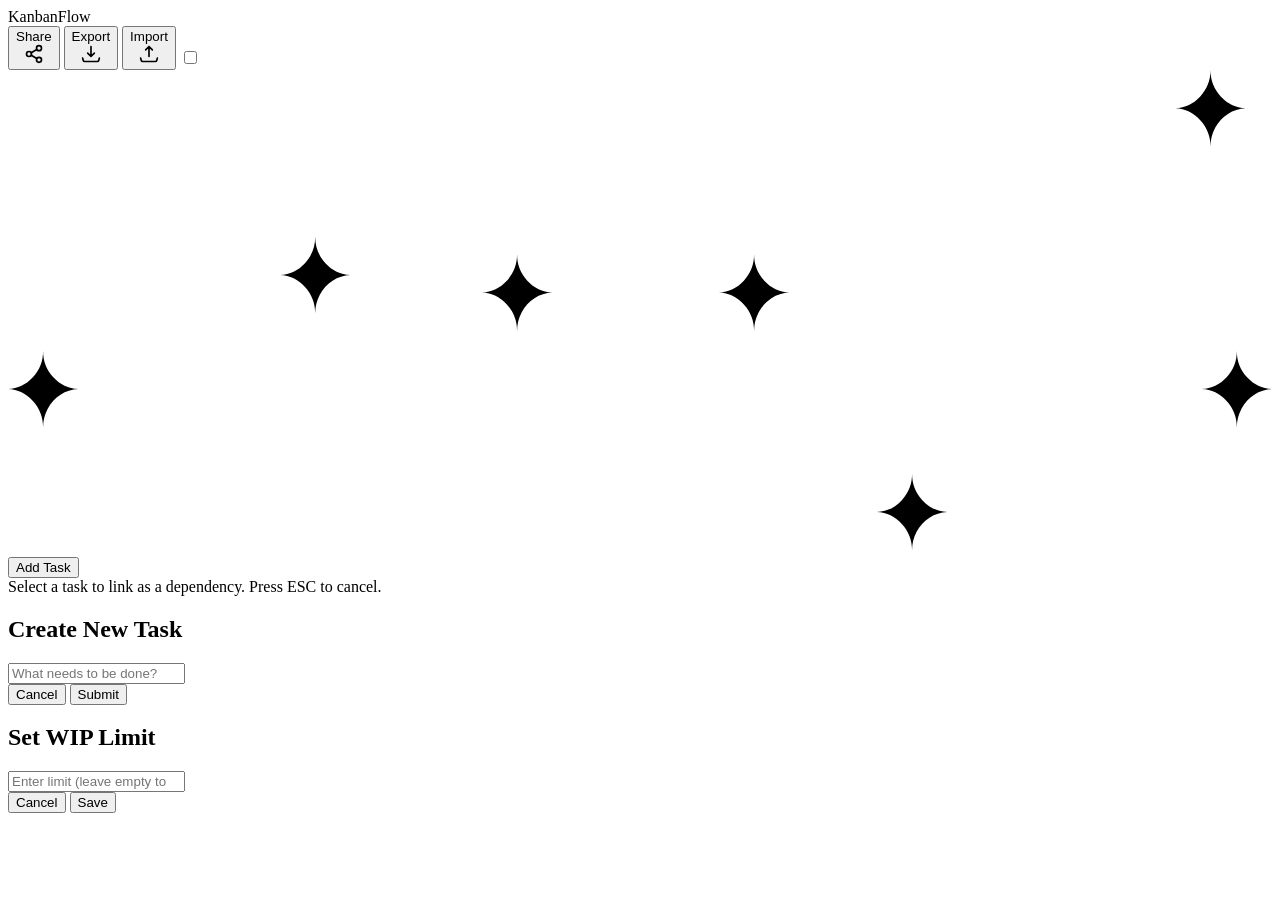
==== index.html @ 1197241f "Upload project files only" ====
<!DOCTYPE html>
<html lang="en">
<head>
    <meta charset="UTF-8">
    <meta name="viewport" content="width=device-width, initial-scale=1.0">
    <title>KanbanFlow | Workspace</title>
    <link rel="stylesheet" href="/sem2endsemproject/index.css">
</head>
<body>
    
    <header class="top-nav glass-panel">
        <div class="logo">Kanban<span>Flow</span></div>
        <div class="nav-actions">
            
            <button id="share-btn" class="io-btn" title="Copy Link">
                <div class="io-btn-wrapper">
                  <div class="io-text">Share</div>
                    <span class="io-icon">
                      <svg xmlns="http://www.w3.org/2000/svg" width="1.5em" height="1.5em" viewBox="0 0 24 24" fill="none" stroke="currentColor" stroke-width="2" stroke-linecap="round" stroke-linejoin="round">
                        <circle cx="18" cy="5" r="3"></circle>
                        <circle cx="6" cy="12" r="3"></circle>
                        <circle cx="18" cy="19" r="3"></circle>
                        <line x1="8.59" y1="13.51" x2="15.42" y2="17.49"></line>
                        <line x1="15.41" y1="6.51" x2="8.59" y2="10.49"></line>
                      </svg>
                    </span>
                  </div>
            </button>

            <button id="export-btn" class="io-btn" title="Save Board">
                <div class="io-btn-wrapper">
                  <div class="io-text">Export</div>
                    <span class="io-icon">
                      <svg xmlns="http://www.w3.org/2000/svg" aria-hidden="true" role="img" width="1.5em" height="1.5em" preserveAspectRatio="xMidYMid meet" viewBox="0 0 24 24"><path fill="none" stroke="currentColor" stroke-linecap="round" stroke-linejoin="round" stroke-width="2" d="M12 15V3m0 12l-4-4m4 4l4-4M2 17l.621 2.485A2 2 0 0 0 4.561 21h14.878a2 2 0 0 0 1.94-1.515L22 17"></path></svg>
                    </span>
                  </div>
            </button>

            <button id="import-btn-trigger" class="io-btn" title="Load Board">
                <div class="io-btn-wrapper">
                  <div class="io-text">Import</div>
                    <span class="io-icon">
                      <svg xmlns="http://www.w3.org/2000/svg" aria-hidden="true" role="img" width="1.5em" height="1.5em" preserveAspectRatio="xMidYMid meet" viewBox="0 0 24 24"><path fill="none" stroke="currentColor" stroke-linecap="round" stroke-linejoin="round" stroke-width="2" d="M12 3v12m0-12l-4 4m4-4l4 4M2 17l.621 2.485A2 2 0 0 0 4.561 21h14.878a2 2 0 0 0 1.94-1.515L22 17"></path></svg>
                    </span>
                  </div>
            </button>
            <input type="file" id="import-input" accept=".json" style="display: none;">

            <label class="theme-switch" title="Toggle Dark Mode">
                <input type="checkbox" id="theme-toggle" class="theme-switch__checkbox">
                <div class="theme-switch__container">
                  <div class="theme-switch__clouds"></div>
                  <div class="theme-switch__stars-container">
                    <svg xmlns="http://www.w3.org/2000/svg" viewBox="0 0 144 55" fill="none"><path fill-rule="evenodd" clip-rule="evenodd" d="M135.831 3.00688C135.055 3.85027 134.111 4.29946 133 4.35447C134.111 4.40947 135.055 4.85867 135.831 5.71123C136.607 6.55462 136.996 7.56303 136.996 8.72727C136.996 7.95722 137.172 7.25134 137.525 6.59129C137.886 5.93124 138.372 5.39954 138.98 5.00535C139.598 4.60199 140.268 4.39114 141 4.35447C139.88 4.2903 138.936 3.85027 138.16 3.00688C137.384 2.16348 136.996 1.16425 136.996 0C136.996 1.16425 136.607 2.16348 135.831 3.00688ZM31 23.3545C32.1114 23.2995 33.0551 22.8503 33.8313 22.0069C34.6075 21.1635 34.9956 20.1642 34.9956 19C34.9956 20.1642 35.3837 21.1635 36.1599 22.0069C36.9361 22.8503 37.8798 23.2903 39 23.3545C38.2679 23.3911 37.5976 23.602 36.9802 24.0053C36.3716 24.3995 35.8864 24.9312 35.5248 25.5913C35.172 26.2513 34.9956 26.9572 34.9956 27.7273C34.9956 26.563 34.6075 25.5546 33.8313 24.7112C33.0551 23.8587 32.1114 23.4095 31 23.3545ZM0 36.3545C1.11136 36.2995 2.05513 35.8503 2.83131 35.0069C3.6075 34.1635 3.99559 33.1642 3.99559 32C3.99559 33.1642 4.38368 34.1635 5.15987 35.0069C5.93605 35.8503 6.87982 36.2903 8 36.3545C7.26792 36.3911 6.59757 36.602 5.98015 37.0053C5.37155 37.3995 4.88644 37.9312 4.52481 38.5913C4.172 39.2513 3.99559 39.9572 3.99559 40.7273C3.99559 39.563 3.6075 38.5546 2.83131 37.7112C2.05513 36.8587 1.11136 36.4095 0 36.3545ZM56.8313 24.0069C56.0551 24.8503 55.1114 25.2995 54 25.3545C55.1114 25.4095 56.0551 25.8587 56.8313 26.7112C57.6075 27.5546 57.9956 28.563 57.9956 29.7273C57.9956 28.9572 58.172 28.2513 58.5248 27.5913C58.8864 26.9312 59.3716 26.3995 59.9802 26.0053C60.5976 25.602 61.2679 25.3911 62 25.3545C60.8798 25.2903 59.9361 24.8503 59.1599 24.0069C58.3837 23.1635 57.9956 22.1642 57.9956 21C57.9956 22.1642 57.6075 23.1635 56.8313 24.0069ZM81 25.3545C82.1114 25.2995 83.0551 24.8503 83.8313 24.0069C84.6075 23.1635 84.9956 22.1642 84.9956 21C84.9956 22.1642 85.3837 23.1635 86.1599 24.0069C86.9361 24.8503 87.8798 25.2903 89 25.3545C88.2679 25.3911 87.5976 25.602 86.9802 26.0053C86.3716 26.3995 85.8864 26.9312 85.5248 27.5913C85.172 28.2513 84.9956 28.9572 84.9956 29.7273C84.9956 28.563 84.6075 27.5546 83.8313 26.7112C83.0551 25.8587 82.1114 25.4095 81 25.3545ZM136 36.3545C137.111 36.2995 138.055 35.8503 138.831 35.0069C139.607 34.1635 139.996 33.1642 139.996 32C139.996 33.1642 140.384 34.1635 141.16 35.0069C141.936 35.8503 142.88 36.2903 144 36.3545C143.268 36.3911 142.598 36.602 141.98 37.0053C141.372 37.3995 140.886 37.9312 140.525 38.5913C140.172 39.2513 139.996 39.9572 139.996 40.7273C139.996 39.563 139.607 38.5546 138.831 37.7112C138.055 36.8587 137.111 36.4095 136 36.3545ZM101.831 49.0069C101.055 49.8503 100.111 50.2995 99 50.3545C100.111 50.4095 101.055 50.8587 101.831 51.7112C102.607 52.5546 102.996 53.563 102.996 54.7273C102.996 53.9572 103.172 53.2513 103.525 52.5913C103.886 51.9312 104.372 51.3995 104.98 51.0053C105.598 50.602 106.268 50.3911 107 50.3545C105.88 50.2903 104.936 49.8503 104.16 49.0069C103.384 48.1635 102.996 47.1642 102.996 46C102.996 47.1642 102.607 48.1635 101.831 49.0069Z" fill="currentColor"></path></svg>
                  </div>
                  <div class="theme-switch__circle-container">
                    <div class="theme-switch__sun-moon-container">
                      <div class="theme-switch__moon">
                        <div class="theme-switch__spot"></div>
                        <div class="theme-switch__spot"></div>
                        <div class="theme-switch__spot"></div>
                      </div>
                    </div>
                  </div>
                </div>
            </label>

            <button id="add-task-trigger" class="add-task-btn">
                <span class="circle" aria-hidden="true"><span class="icon plus"></span></span>
                <span class="button-text">Add Task</span>
            </button>
            
        </div>
    </header>

    <main id="board-container"></main>

    <div id="link-overlay" class="hidden">
        <div class="link-instructions">Select a task to link as a dependency. Press ESC to cancel.</div>
    </div>

    <div id="task-modal" class="modal-overlay hidden">
        <div class="modal-content glass-panel">
            <h2>Create New Task</h2>
            <input type="text" id="new-task-input" placeholder="What needs to be done?" autocomplete="off">
            <div class="modal-actions">
                <button id="cancel-task-btn" class="simple-btn">Cancel</button>
                <button id="submit-task-btn" class="solid-btn">Submit</button>
            </div>
        </div>
    </div>

    <div id="wip-modal" class="modal-overlay hidden">
        <div class="modal-content glass-panel">
            <h2>Set WIP Limit</h2>
            <input type="number" id="wip-input" placeholder="Enter limit (leave empty to clear)" autocomplete="off" min="1">
            <div class="modal-actions">
                <button id="cancel-wip-btn" class="simple-btn">Cancel</button>
                <button id="submit-wip-btn" class="solid-btn">Save</button>
            </div>
        </div>
    </div>

    <div id="toast-container"></div>

    <script src="/sem2endsemproject/index.js"></script>
</body>
</html>
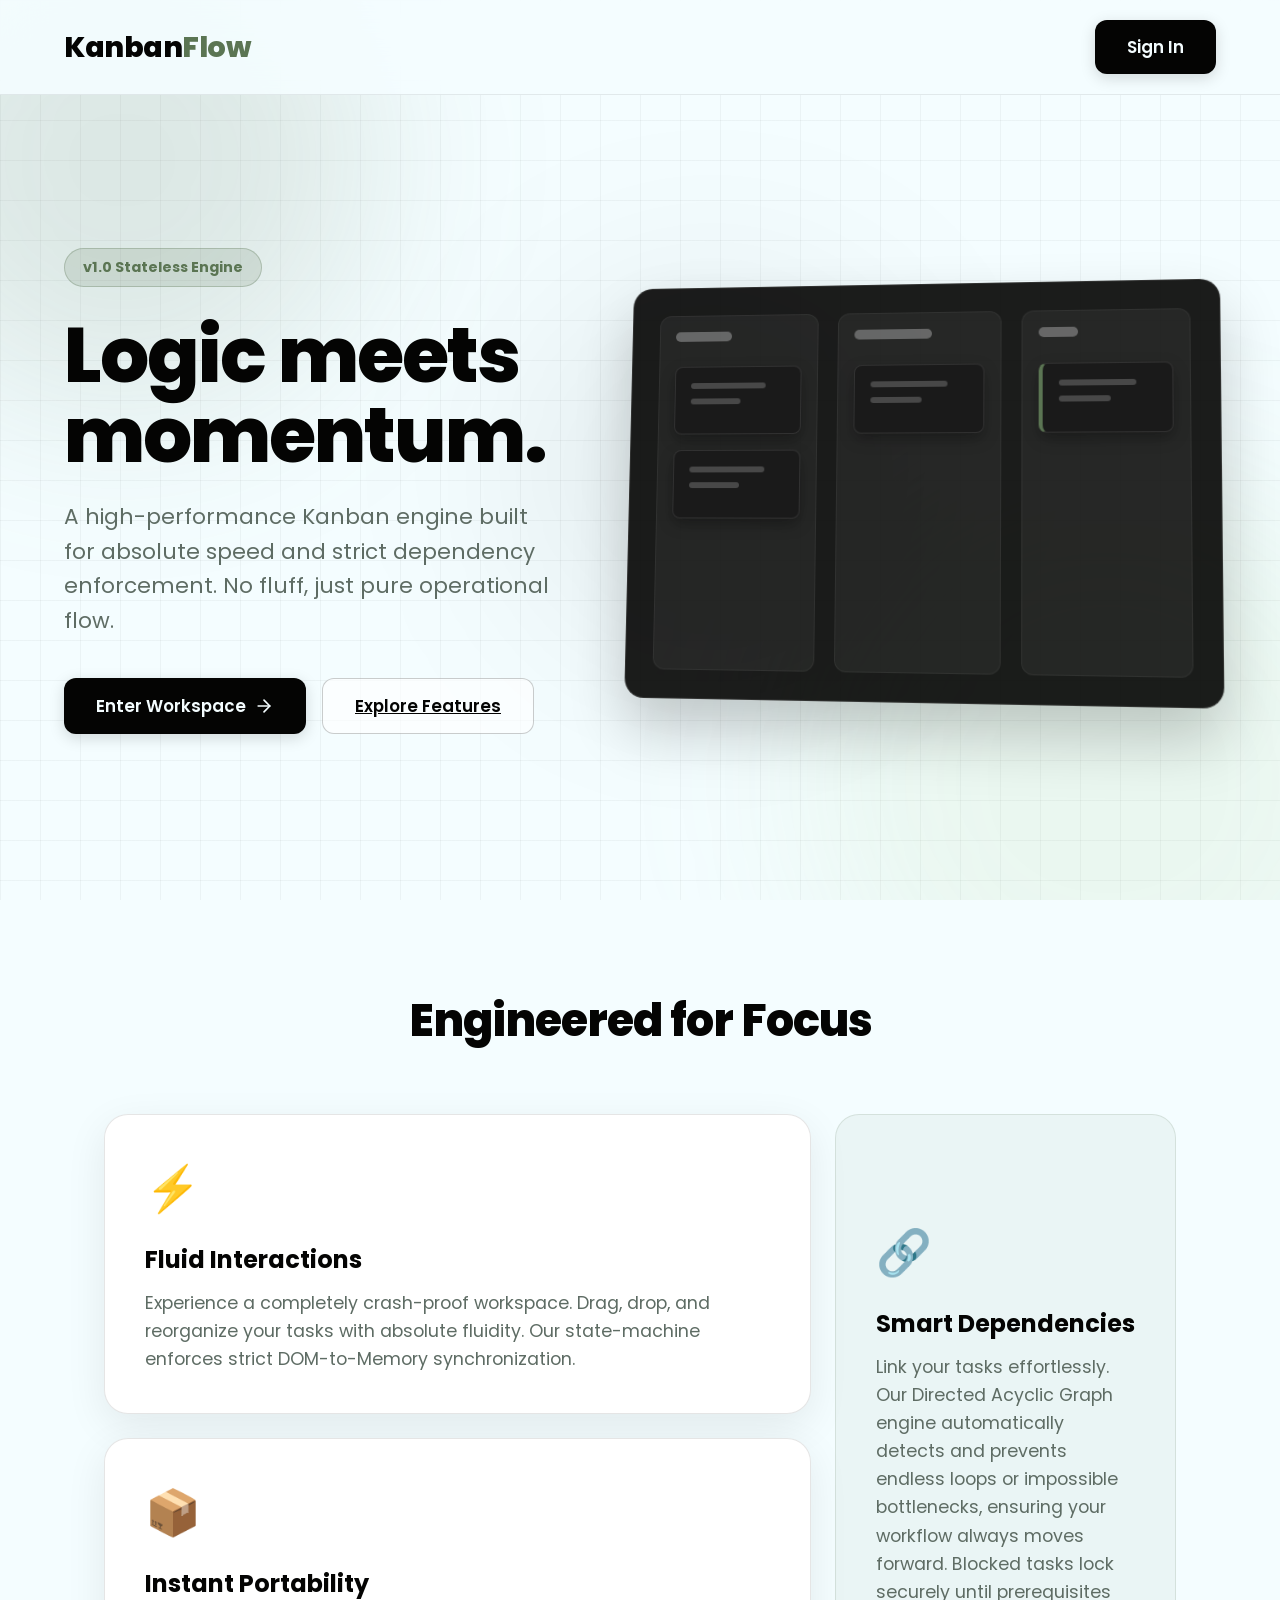
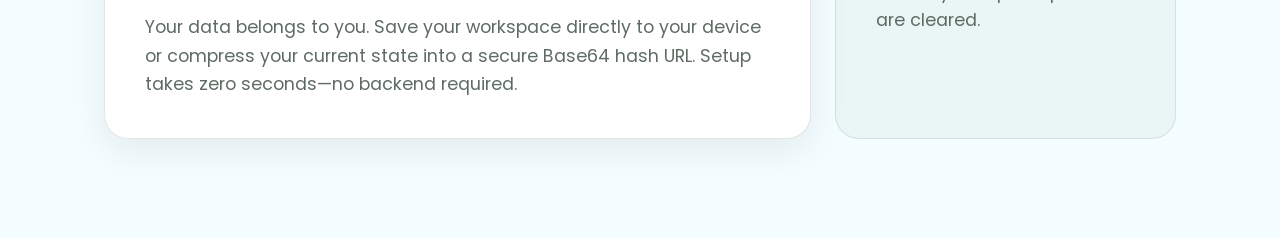
==== commit 9b2ca4c8: "Rename index to workspace and landing to index" ====
--- a/index.html
+++ b/index.html
@@ -3,106 +3,401 @@
 <head>
     <meta charset="UTF-8">
     <meta name="viewport" content="width=device-width, initial-scale=1.0">
-    <title>KanbanFlow | Workspace</title>
-    <link rel="stylesheet" href="/sem2endsemproject/index.css">
+    <title>KanbanFlow | Master Your Workflow</title>
+    <link href="https://fonts.googleapis.com/css2?family=Poppins:wght@300;400;500;600;700;800&display=swap" rel="stylesheet">
+    
+    <style>
+        /* ==========================================
+           1. CORE VARIABLES & RESET
+           ========================================== */
+        :root {
+            --bg-main: #F4FDFF; 
+            --text-main: #040403; 
+            --text-muted: #5e6c64;
+            --accent: #5B7553; 
+            --accent-hover: #455a3f; 
+            --error: #e74c3c;
+            --glass-bg: rgba(255, 255, 255, 0.6);
+            --glass-border: rgba(4, 4, 3, 0.1); 
+            --shadow: 0 12px 40px 0 rgba(4, 4, 3, 0.08);
+        }
+
+        * { box-sizing: border-box; margin: 0; padding: 0; font-family: 'Poppins', sans-serif; }
+        
+        body { 
+            background-color: var(--bg-main); 
+            color: var(--text-main); 
+            overflow-x: hidden; 
+            min-height: 100vh;
+            position: relative;
+        }
+
+        /* ==========================================
+           2. TEXTURED HARDWARE-ACCELERATED BACKGROUND
+           ========================================== */
+        .ambient-bg {
+            position: fixed; top: 0; left: 0; width: 100vw; height: 100vh;
+            z-index: -1; overflow: hidden; pointer-events: none;
+            background-color: var(--bg-main);
+            background-image: 
+                linear-gradient(rgba(4, 4, 3, 0.04) 1px, transparent 1px),
+                linear-gradient(90deg, rgba(4, 4, 3, 0.04) 1px, transparent 1px);
+            background-size: 40px 40px;
+        }
+
+        .orb {
+            position: absolute; border-radius: 50%; filter: blur(90px);
+            animation: float 20s infinite ease-in-out alternate;
+        }
+
+        .orb-1 { width: 500px; height: 500px; background: rgba(91, 117, 83, 0.15); top: -10%; left: -10%; animation-delay: 0s; }
+        .orb-2 { width: 600px; height: 600px; background: rgba(144, 190, 109, 0.1); bottom: -20%; right: -10%; animation-delay: -5s; }
+        .orb-3 { width: 400px; height: 400px; background: rgba(4, 4, 3, 0.06); top: 30%; left: 40%; animation-duration: 25s; }
+
+        @keyframes float {
+            0% { transform: translate(0, 0) scale(1); }
+            50% { transform: translate(40px, 20px) scale(1.05); }
+            100% { transform: translate(-20px, 40px) scale(0.95); }
+        }
+
+        /* ==========================================
+           3. UI COMPONENTS & GLASSMORPHISM
+           ========================================== */
+        .glass-panel {
+            background: var(--glass-bg);
+            backdrop-filter: blur(16px);
+            -webkit-backdrop-filter: blur(16px);
+            border: 1px solid var(--glass-border);
+            box-shadow: var(--shadow);
+        }
+
+        nav {
+            display: flex; justify-content: space-between; align-items: center;
+            padding: 20px 5%; position: sticky; top: 0; z-index: 100;
+            background: rgba(244, 253, 255, 0.9);
+            backdrop-filter: blur(20px);
+            border-bottom: 1px solid rgba(4, 4, 3, 0.08);
+            animation: slideDown 0.8s cubic-bezier(0.16, 1, 0.3, 1);
+        }
+
+        .logo { font-size: 1.8rem; font-weight: 800; letter-spacing: -0.5px; }
+        .logo span { color: var(--accent); }
+
+        .btn {
+            padding: 14px 32px; border-radius: 12px; font-weight: 600; cursor: pointer;
+            transition: all 0.3s cubic-bezier(0.16, 1, 0.3, 1); border: none; font-size: 1.05rem; outline: none;
+            display: inline-flex; align-items: center; gap: 8px;
+        }
+
+        .btn-solid { 
+            background: var(--text-main); color: var(--bg-main); 
+            box-shadow: 0 4px 15px rgba(0,0,0,0.15);
+        }
+        .btn-solid:hover { 
+            background: var(--accent); transform: translateY(-3px); 
+            box-shadow: 0 12px 25px rgba(91, 117, 83, 0.3); 
+        }
+
+        .btn-outline { 
+            background: var(--glass-bg); border: 1px solid rgba(4, 4, 3, 0.2); 
+            color: var(--text-main); backdrop-filter: blur(10px);
+        }
+        .btn-outline:hover { background: rgba(4, 4, 3, 0.08); transform: translateY(-3px); }
+
+        /* ==========================================
+           4. HERO SECTION & HIGH-CONTRAST VISUAL
+           ========================================== */
+        .hero {
+            display: flex; align-items: center; justify-content: space-between;
+            min-height: 88vh; padding: 0 5%; max-width: 1500px; margin: 0 auto; gap: 60px;
+        }
+
+        .hero-content { flex: 1; max-width: 650px; }
+
+        .hero-badge {
+            display: inline-block; padding: 8px 18px; background: rgba(91, 117, 83, 0.15);
+            color: var(--accent); border-radius: 30px; font-size: 0.9rem; font-weight: 700;
+            margin-bottom: 28px; border: 1px solid rgba(91, 117, 83, 0.3);
+            opacity: 0; animation: fadeUp 1s cubic-bezier(0.16, 1, 0.3, 1) forwards 0.1s;
+        }
+
+        .hero h1 {
+            font-size: clamp(3.5rem, 6vw, 6rem); line-height: 1.05; font-weight: 800;
+            letter-spacing: -2px; margin-bottom: 24px; color: var(--text-main);
+            opacity: 0; animation: fadeUp 1s cubic-bezier(0.16, 1, 0.3, 1) forwards 0.2s;
+        }
+
+        .hero p {
+            font-size: 1.35rem; color: var(--text-muted); margin-bottom: 40px; font-weight: 400; line-height: 1.6;
+            opacity: 0; animation: fadeUp 1s cubic-bezier(0.16, 1, 0.3, 1) forwards 0.4s;
+        }
+
+        .hero-actions {
+            display: flex; gap: 16px; flex-wrap: wrap;
+            opacity: 0; animation: fadeUp 1s cubic-bezier(0.16, 1, 0.3, 1) forwards 0.6s;
+        }
+
+        .hero-visual {
+            flex: 1.2; display: flex; justify-content: center; position: relative;
+            opacity: 0; animation: fadeUp 1s cubic-bezier(0.16, 1, 0.3, 1) forwards 0.5s;
+        }
+
+        .abstract-board {
+            width: 100%; max-width: 650px; height: 420px; border-radius: 20px;
+            display: flex; gap: 20px; padding: 28px; 
+            background: rgba(4, 4, 3, 0.9); 
+            backdrop-filter: blur(20px);
+            border: 1px solid rgba(255, 255, 255, 0.1); 
+            box-shadow: 0 30px 60px rgba(0,0,0,0.2);
+            transform: perspective(1200px) rotateY(-6deg) rotateX(4deg);
+            transition: transform 0.5s ease, box-shadow 0.5s ease;
+        }
+        .abstract-board:hover { 
+            transform: perspective(1200px) rotateY(0deg) rotateX(0deg); 
+            box-shadow: 0 40px 80px rgba(0,0,0,0.3);
+        }
+
+        .ab-col {
+            flex: 1; background: rgba(255, 255, 255, 0.05); border-radius: 12px;
+            border: 1px solid rgba(255, 255, 255, 0.05); padding: 16px;
+            display: flex; flex-direction: column; gap: 16px;
+        }
+
+        .ab-header { height: 10px; width: 45%; background: rgba(255, 255, 255, 0.3); border-radius: 5px; margin-bottom: 10px; }
+
+        .ab-card {
+            height: 70px; background: #1a1a1a; border-radius: 8px; border: 1px solid rgba(255, 255, 255, 0.1);
+            box-shadow: 0 6px 15px rgba(0,0,0,0.3); position: relative;
+            animation: cardFloat 4s infinite ease-in-out;
+        }
+
+        .ab-card::after { content: ''; position: absolute; top: 16px; left: 16px; width: 60%; height: 6px; background: rgba(255, 255, 255, 0.2); border-radius: 3px; }
+        .ab-card::before { content: ''; position: absolute; top: 32px; left: 16px; width: 40%; height: 6px; background: rgba(255, 255, 255, 0.2); border-radius: 3px; }
+
+        .ab-card:nth-child(2) { animation-delay: -1s; }
+        .ab-card:nth-child(3) { animation-delay: -2s; }
+        .ab-col:nth-child(2) .ab-card:first-of-type { border-left: 4px solid var(--error); } 
+        .ab-col:nth-child(3) .ab-card { border-left: 4px solid var(--accent); } 
+
+        @keyframes cardFloat { 0%, 100% { transform: translateY(0); } 50% { transform: translateY(-6px); } }
+        @keyframes slideDown { from { transform: translateY(-100%); opacity: 0; } to { transform: translateY(0); opacity: 1; } }
+        @keyframes fadeUp { from { transform: translateY(30px); opacity: 0; } to { transform: translateY(0); opacity: 1; } }
+
+        /* ==========================================
+           5. BENTO BOX FEATURES GRID
+           ========================================== */
+        .features { padding: 100px 5%; max-width: 1200px; margin: 0 auto; }
+        .features-header { text-align: center; margin-bottom: 60px; }
+        .features-header h2 { font-size: 2.8rem; font-weight: 800; margin-bottom: 10px; letter-spacing: -1px;}
+
+        .bento-grid {
+            display: grid;
+            grid-template-columns: repeat(3, 1fr);
+            grid-template-rows: repeat(2, minmax(220px, auto));
+            gap: 24px;
+        }
+
+        .bento-card {
+            padding: 40px; border-radius: 24px; transition: all 0.4s cubic-bezier(0.16, 1, 0.3, 1);
+            opacity: 0; transform: translateY(40px);
+            display: flex; flex-direction: column; justify-content: center;
+        }
+
+        .bento-card.visible { opacity: 1; transform: translateY(0); }
+        .bento-card:hover { transform: translateY(-5px); box-shadow: 0 20px 40px rgba(4, 4, 3, 0.08); border-color: var(--accent); }
+
+        .card-main { grid-column: span 2; grid-row: span 1; background: #fff; }
+        .card-tall { grid-column: span 1; grid-row: span 2; background: rgba(91, 117, 83, 0.06); border: 1px solid rgba(91, 117, 83, 0.15); }
+        .card-wide { grid-column: span 2; grid-row: span 1; background: #fff; }
+
+        .card-icon { font-size: 2.8rem; margin-bottom: 20px; }
+        .bento-card h3 { font-size: 1.5rem; font-weight: 700; margin-bottom: 12px; color: var(--text-main); }
+        .bento-card p { font-size: 1.1rem; color: var(--text-muted); line-height: 1.6; }
+
+        /* ==========================================
+           6. NATIVE DIALOG (PSEUDO-LOGIN)
+           ========================================== */
+        dialog {
+            margin: auto; border: 1px solid var(--glass-border); border-radius: 24px;
+            padding: 40px; width: 90%; max-width: 420px; background: rgba(255, 255, 255, 0.95);
+            box-shadow: 0 25px 50px -12px rgba(0, 0, 0, 0.3);
+            transition: opacity 0.3s ease, transform 0.3s ease;
+        }
+
+        dialog[open] { animation: modalPop 0.4s cubic-bezier(0.16, 1, 0.3, 1) forwards; }
+        dialog::backdrop { background: rgba(4, 4, 3, 0.5); backdrop-filter: blur(8px); animation: fadeIn 0.3s forwards; }
+
+        @keyframes modalPop { from { transform: scale(0.95) translateY(20px); opacity: 0; } to { transform: scale(1) translateY(0); opacity: 1; } }
+        @keyframes fadeIn { from { opacity: 0; } to { opacity: 1; } }
+
+        .modal-header { margin-bottom: 30px; text-align: center; }
+        .modal-header h2 { font-size: 1.8rem; font-weight: 700; margin-bottom: 5px; color: var(--text-main); }
+
+        .input-group { margin-bottom: 20px; text-align: left; }
+        .input-group label { display: block; font-size: 0.95rem; font-weight: 600; margin-bottom: 8px; color: var(--text-muted); }
+        .input-group input {
+            width: 100%; padding: 14px; border-radius: 10px; border: 2px solid rgba(4,4,3,0.15);
+            background: rgba(255,255,255,0.8); font-size: 1.05rem; color: var(--text-main);
+            transition: all 0.3s ease; outline: none;
+        }
+        .input-group input:focus { border-color: var(--accent); background: #fff; box-shadow: 0 0 0 4px rgba(91, 117, 83, 0.15); }
+
+        .dialog-actions { display: flex; flex-direction: column; gap: 12px; margin-top: 30px; }
+        .dialog-actions .btn { width: 100%; justify-content: center; }
+
+        /* ==========================================
+           7. MOBILE RESPONSIVENESS
+           ========================================== */
+        @media (max-width: 900px) {
+            .hero { flex-direction: column; text-align: center; justify-content: center; padding-top: 60px; }
+            .hero-actions { justify-content: center; }
+            .abstract-board { transform: none; margin-top: 40px; }
+            .abstract-board:hover { transform: none; }
+            .bento-grid { grid-template-columns: 1fr; }
+            .card-main, .card-tall, .card-wide { grid-column: span 1; grid-row: span 1; }
+        }
+    </style>
 </head>
 <body>
-    
-    <header class="top-nav glass-panel">
+
+    <div class="ambient-bg">
+        <div class="orb orb-1"></div>
+        <div class="orb orb-2"></div>
+        <div class="orb orb-3"></div>
+    </div>
+
+    <nav>
         <div class="logo">Kanban<span>Flow</span></div>
-        <div class="nav-actions">
+        <button class="btn btn-solid" onclick="openLogin()">Sign In</button>
+    </nav>
+
+    <section class="hero">
+        <div class="hero-content">
+            <span class="hero-badge">v1.0 Stateless Engine</span>
+            <h1>Logic meets momentum.</h1>
+            <p>A high-performance Kanban engine built for absolute speed and strict dependency enforcement. No fluff, just pure operational flow.</p>
+            <div class="hero-actions">
+                <button class="btn btn-solid" onclick="openLogin()">
+                    Enter Workspace 
+                    <svg width="20" height="20" viewBox="0 0 24 24" fill="none" stroke="currentColor" stroke-width="2" stroke-linecap="round" stroke-linejoin="round"><line x1="5" y1="12" x2="19" y2="12"></line><polyline points="12 5 19 12 12 19"></polyline></svg>
+                </button>
+                <a href="#features" class="btn btn-outline">Explore Features</a>
+            </div>
+        </div>
+        
+        <div class="hero-visual">
+            <div class="abstract-board">
+                <div class="ab-col">
+                    <div class="ab-header"></div>
+                    <div class="ab-card"></div>
+                    <div class="ab-card"></div>
+                </div>
+                <div class="ab-col">
+                    <div class="ab-header" style="width: 60%;"></div>
+                    <div class="ab-card"></div>
+                </div>
+                <div class="ab-col">
+                    <div class="ab-header" style="width: 30%;"></div>
+                    <div class="ab-card"></div>
+                </div>
+            </div>
+        </div>
+    </section>
+
+    <section id="features" class="features">
+        <div class="features-header">
+            <h2>Engineered for Focus</h2>
+        </div>
+        
+        <div class="bento-grid">
+            <div class="bento-card card-main glass-panel observe-me">
+                <div class="card-icon">⚡</div>
+                <h3>Fluid Interactions</h3>
+                <p>Experience a completely crash-proof workspace. Drag, drop, and reorganize your tasks with absolute fluidity. Our state-machine enforces strict DOM-to-Memory synchronization.</p>
+            </div>
+
+            <div class="bento-card card-tall observe-me" style="transition-delay: 0.1s;">
+                <div class="card-icon">🔗</div>
+                <h3>Smart Dependencies</h3>
+                <p>Link your tasks effortlessly. Our Directed Acyclic Graph engine automatically detects and prevents endless loops or impossible bottlenecks, ensuring your workflow always moves forward. Blocked tasks lock securely until prerequisites are cleared.</p>
+            </div>
+
+            <div class="bento-card card-wide glass-panel observe-me" style="transition-delay: 0.2s;">
+                <div class="card-icon">📦</div>
+                <h3>Instant Portability</h3>
+                <p>Your data belongs to you. Save your workspace directly to your device or compress your current state into a secure Base64 hash URL. Setup takes zero seconds—no backend required.</p>
+            </div>
+        </div>
+    </section>
+
+    <dialog id="loginModal" class="glass-panel">
+        <form id="loginForm">
+            <div class="modal-header">
+                <h2>Welcome Back</h2>
+                <p style="color: var(--text-muted); font-size: 0.9rem;">Initialize your local session.</p>
+            </div>
             
-            <button id="share-btn" class="io-btn" title="Copy Link">
-                <div class="io-btn-wrapper">
-                  <div class="io-text">Share</div>
-                    <span class="io-icon">
-                      <svg xmlns="http://www.w3.org/2000/svg" width="1.5em" height="1.5em" viewBox="0 0 24 24" fill="none" stroke="currentColor" stroke-width="2" stroke-linecap="round" stroke-linejoin="round">
-                        <circle cx="18" cy="5" r="3"></circle>
-                        <circle cx="6" cy="12" r="3"></circle>
-                        <circle cx="18" cy="19" r="3"></circle>
-                        <line x1="8.59" y1="13.51" x2="15.42" y2="17.49"></line>
-                        <line x1="15.41" y1="6.51" x2="8.59" y2="10.49"></line>
-                      </svg>
-                    </span>
-                  </div>
-            </button>
-
-            <button id="export-btn" class="io-btn" title="Save Board">
-                <div class="io-btn-wrapper">
-                  <div class="io-text">Export</div>
-                    <span class="io-icon">
-                      <svg xmlns="http://www.w3.org/2000/svg" aria-hidden="true" role="img" width="1.5em" height="1.5em" preserveAspectRatio="xMidYMid meet" viewBox="0 0 24 24"><path fill="none" stroke="currentColor" stroke-linecap="round" stroke-linejoin="round" stroke-width="2" d="M12 15V3m0 12l-4-4m4 4l4-4M2 17l.621 2.485A2 2 0 0 0 4.561 21h14.878a2 2 0 0 0 1.94-1.515L22 17"></path></svg>
-                    </span>
-                  </div>
-            </button>
-
-            <button id="import-btn-trigger" class="io-btn" title="Load Board">
-                <div class="io-btn-wrapper">
-                  <div class="io-text">Import</div>
-                    <span class="io-icon">
-                      <svg xmlns="http://www.w3.org/2000/svg" aria-hidden="true" role="img" width="1.5em" height="1.5em" preserveAspectRatio="xMidYMid meet" viewBox="0 0 24 24"><path fill="none" stroke="currentColor" stroke-linecap="round" stroke-linejoin="round" stroke-width="2" d="M12 3v12m0-12l-4 4m4-4l4 4M2 17l.621 2.485A2 2 0 0 0 4.561 21h14.878a2 2 0 0 0 1.94-1.515L22 17"></path></svg>
-                    </span>
-                  </div>
-            </button>
-            <input type="file" id="import-input" accept=".json" style="display: none;">
-
-            <label class="theme-switch" title="Toggle Dark Mode">
-                <input type="checkbox" id="theme-toggle" class="theme-switch__checkbox">
-                <div class="theme-switch__container">
-                  <div class="theme-switch__clouds"></div>
-                  <div class="theme-switch__stars-container">
-                    <svg xmlns="http://www.w3.org/2000/svg" viewBox="0 0 144 55" fill="none"><path fill-rule="evenodd" clip-rule="evenodd" d="M135.831 3.00688C135.055 3.85027 134.111 4.29946 133 4.35447C134.111 4.40947 135.055 4.85867 135.831 5.71123C136.607 6.55462 136.996 7.56303 136.996 8.72727C136.996 7.95722 137.172 7.25134 137.525 6.59129C137.886 5.93124 138.372 5.39954 138.98 5.00535C139.598 4.60199 140.268 4.39114 141 4.35447C139.88 4.2903 138.936 3.85027 138.16 3.00688C137.384 2.16348 136.996 1.16425 136.996 0C136.996 1.16425 136.607 2.16348 135.831 3.00688ZM31 23.3545C32.1114 23.2995 33.0551 22.8503 33.8313 22.0069C34.6075 21.1635 34.9956 20.1642 34.9956 19C34.9956 20.1642 35.3837 21.1635 36.1599 22.0069C36.9361 22.8503 37.8798 23.2903 39 23.3545C38.2679 23.3911 37.5976 23.602 36.9802 24.0053C36.3716 24.3995 35.8864 24.9312 35.5248 25.5913C35.172 26.2513 34.9956 26.9572 34.9956 27.7273C34.9956 26.563 34.6075 25.5546 33.8313 24.7112C33.0551 23.8587 32.1114 23.4095 31 23.3545ZM0 36.3545C1.11136 36.2995 2.05513 35.8503 2.83131 35.0069C3.6075 34.1635 3.99559 33.1642 3.99559 32C3.99559 33.1642 4.38368 34.1635 5.15987 35.0069C5.93605 35.8503 6.87982 36.2903 8 36.3545C7.26792 36.3911 6.59757 36.602 5.98015 37.0053C5.37155 37.3995 4.88644 37.9312 4.52481 38.5913C4.172 39.2513 3.99559 39.9572 3.99559 40.7273C3.99559 39.563 3.6075 38.5546 2.83131 37.7112C2.05513 36.8587 1.11136 36.4095 0 36.3545ZM56.8313 24.0069C56.0551 24.8503 55.1114 25.2995 54 25.3545C55.1114 25.4095 56.0551 25.8587 56.8313 26.7112C57.6075 27.5546 57.9956 28.563 57.9956 29.7273C57.9956 28.9572 58.172 28.2513 58.5248 27.5913C58.8864 26.9312 59.3716 26.3995 59.9802 26.0053C60.5976 25.602 61.2679 25.3911 62 25.3545C60.8798 25.2903 59.9361 24.8503 59.1599 24.0069C58.3837 23.1635 57.9956 22.1642 57.9956 21C57.9956 22.1642 57.6075 23.1635 56.8313 24.0069ZM81 25.3545C82.1114 25.2995 83.0551 24.8503 83.8313 24.0069C84.6075 23.1635 84.9956 22.1642 84.9956 21C84.9956 22.1642 85.3837 23.1635 86.1599 24.0069C86.9361 24.8503 87.8798 25.2903 89 25.3545C88.2679 25.3911 87.5976 25.602 86.9802 26.0053C86.3716 26.3995 85.8864 26.9312 85.5248 27.5913C85.172 28.2513 84.9956 28.9572 84.9956 29.7273C84.9956 28.563 84.6075 27.5546 83.8313 26.7112C83.0551 25.8587 82.1114 25.4095 81 25.3545ZM136 36.3545C137.111 36.2995 138.055 35.8503 138.831 35.0069C139.607 34.1635 139.996 33.1642 139.996 32C139.996 33.1642 140.384 34.1635 141.16 35.0069C141.936 35.8503 142.88 36.2903 144 36.3545C143.268 36.3911 142.598 36.602 141.98 37.0053C141.372 37.3995 140.886 37.9312 140.525 38.5913C140.172 39.2513 139.996 39.9572 139.996 40.7273C139.996 39.563 139.607 38.5546 138.831 37.7112C138.055 36.8587 137.111 36.4095 136 36.3545ZM101.831 49.0069C101.055 49.8503 100.111 50.2995 99 50.3545C100.111 50.4095 101.055 50.8587 101.831 51.7112C102.607 52.5546 102.996 53.563 102.996 54.7273C102.996 53.9572 103.172 53.2513 103.525 52.5913C103.886 51.9312 104.372 51.3995 104.98 51.0053C105.598 50.602 106.268 50.3911 107 50.3545C105.88 50.2903 104.936 49.8503 104.16 49.0069C103.384 48.1635 102.996 47.1642 102.996 46C102.996 47.1642 102.607 48.1635 101.831 49.0069Z" fill="currentColor"></path></svg>
-                  </div>
-                  <div class="theme-switch__circle-container">
-                    <div class="theme-switch__sun-moon-container">
-                      <div class="theme-switch__moon">
-                        <div class="theme-switch__spot"></div>
-                        <div class="theme-switch__spot"></div>
-                        <div class="theme-switch__spot"></div>
-                      </div>
-                    </div>
-                  </div>
-                </div>
-            </label>
-
-            <button id="add-task-trigger" class="add-task-btn">
-                <span class="circle" aria-hidden="true"><span class="icon plus"></span></span>
-                <span class="button-text">Add Task</span>
-            </button>
+            <div class="input-group">
+                <label for="username">Username</label>
+                <input type="text" id="username" placeholder="Enter any username" required autocomplete="off">
+            </div>
             
-        </div>
-    </header>
-
-    <main id="board-container"></main>
-
-    <div id="link-overlay" class="hidden">
-        <div class="link-instructions">Select a task to link as a dependency. Press ESC to cancel.</div>
-    </div>
-
-    <div id="task-modal" class="modal-overlay hidden">
-        <div class="modal-content glass-panel">
-            <h2>Create New Task</h2>
-            <input type="text" id="new-task-input" placeholder="What needs to be done?" autocomplete="off">
-            <div class="modal-actions">
-                <button id="cancel-task-btn" class="simple-btn">Cancel</button>
-                <button id="submit-task-btn" class="solid-btn">Submit</button>
-            </div>
-        </div>
-    </div>
-
-    <div id="wip-modal" class="modal-overlay hidden">
-        <div class="modal-content glass-panel">
-            <h2>Set WIP Limit</h2>
-            <input type="number" id="wip-input" placeholder="Enter limit (leave empty to clear)" autocomplete="off" min="1">
-            <div class="modal-actions">
-                <button id="cancel-wip-btn" class="simple-btn">Cancel</button>
-                <button id="submit-wip-btn" class="solid-btn">Save</button>
-            </div>
-        </div>
-    </div>
-
-    <div id="toast-container"></div>
-
-    <script src="/sem2endsemproject/index.js"></script>
+            <div class="input-group">
+                <label for="password">Password</label>
+                <input type="password" id="password" placeholder="••••••••" required>
+            </div>
+
+            <div class="dialog-actions">
+                <button type="submit" class="btn btn-solid">Initialize Engine</button>
+                <button type="button" class="btn btn-outline" onclick="closeLogin()">Cancel</button>
+            </div>
+        </form>
+    </dialog>
+
+    <script>
+        // Intersection Observer for Scroll Animations
+        const observerOptions = { root: null, rootMargin: '0px', threshold: 0.2 };
+        const observer = new IntersectionObserver((entries, observer) => {
+            entries.forEach(entry => {
+                if (entry.isIntersecting) {
+                    entry.target.classList.add('visible');
+                    observer.unobserve(entry.target); 
+                }
+            });
+        }, observerOptions);
+        document.querySelectorAll('.observe-me').forEach(el => observer.observe(el));
+
+        // Modal Logic
+        const modal = document.getElementById('loginModal');
+        const form = document.getElementById('loginForm');
+
+        function openLogin() {
+            modal.showModal();
+            setTimeout(() => document.getElementById('username').focus(), 50);
+        }
+
+        function closeLogin() {
+            modal.close();
+            form.reset();
+        }
+
+        modal.addEventListener('click', (e) => {
+            const dialogDimensions = modal.getBoundingClientRect();
+            if (e.clientX < dialogDimensions.left || e.clientX > dialogDimensions.right || 
+                e.clientY < dialogDimensions.top || e.clientY > dialogDimensions.bottom) {
+                closeLogin();
+            }
+        });
+
+        form.addEventListener('submit', (e) => {
+            e.preventDefault(); 
+            const submitBtn = form.querySelector('button[type="submit"]');
+            submitBtn.innerHTML = "Booting Engine... <svg width='20' height='20' viewBox='0 0 24 24' fill='none' stroke='currentColor' stroke-width='2' stroke-linecap='round' stroke-linejoin='round'><polyline points='20 6 9 17 4 12'></polyline></svg>";
+            submitBtn.style.background = "var(--accent)";
+            
+            // UPDATED: Strict relative path to the newly renamed workspace file
+            setTimeout(() => { window.location.href = './workspace.html'; }, 600);
+        });
+    </script>
 </body>
 </html>
